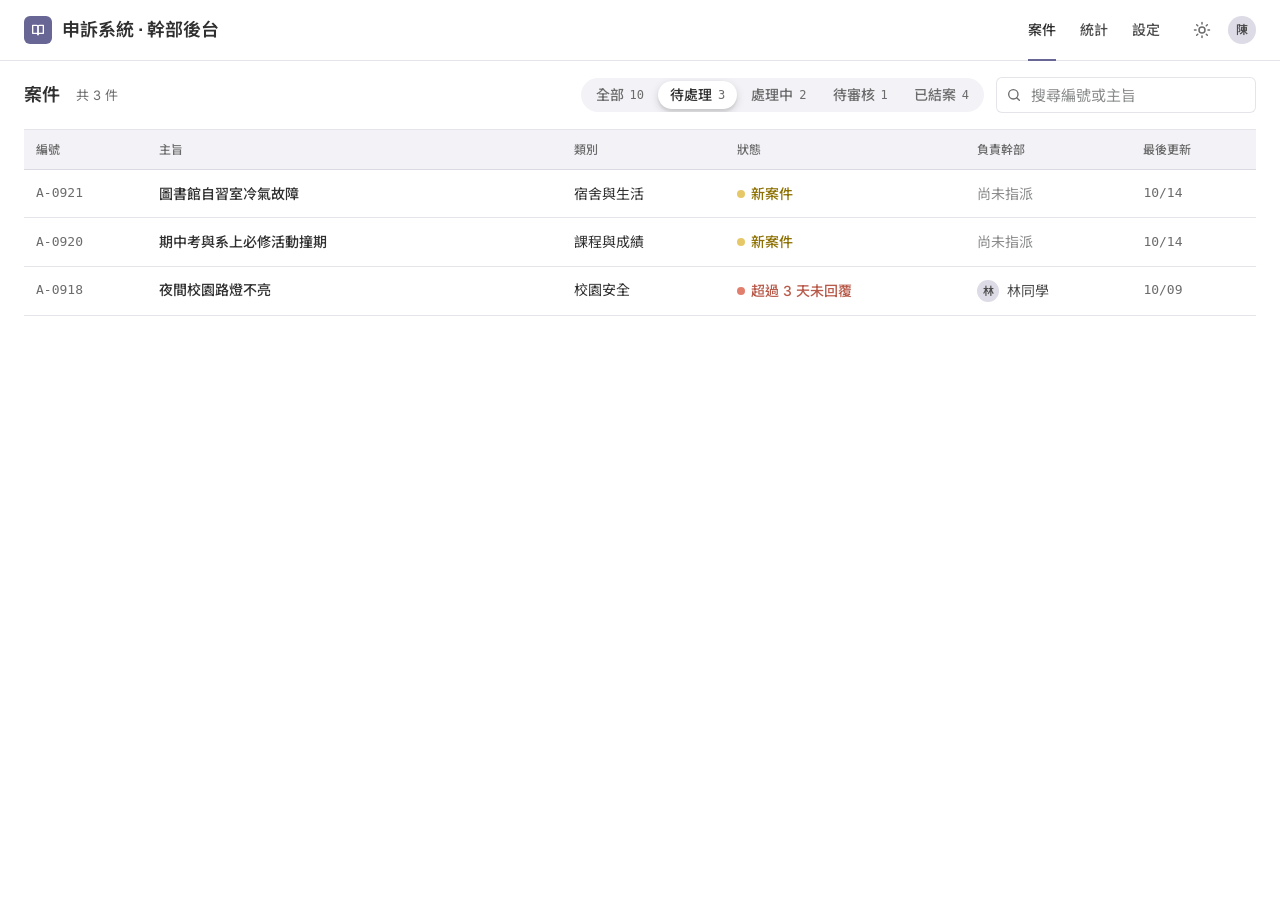
==== docs/admin.html @ 1ca2b4ab "Add demo site for the complaint system with the new palette A static site in docs/ that shows the pr" ====
<!doctype html>
<html lang="zh-Hant">
<meta charset="utf-8">
<meta name="viewport" content="width=device-width, initial-scale=1, viewport-fit=cover">
<title>申訴案件後台</title>
<meta name="claude:viewport-fit-sides" content="cover">
<link rel="preconnect" href="https://fonts.googleapis.com">
<link rel="preconnect" href="https://fonts.gstatic.com" crossorigin>
<link rel="stylesheet" href="https://fonts.googleapis.com/css2?family=Inter:opsz,wght@14..32,100..900&family=Noto+Sans+TC:wght@100..900&display=swap">
<link rel="stylesheet" href="assets/site.css">
<script src="assets/site.js"></script>
<style>
/* 幹部後台：強度 4，不用 Hero。一打開就是案件清單；品牌感只剩紫色與字體，狀態色是畫面上最鮮豔的東西 */
.work { padding-left: max(24px, env(safe-area-inset-left, 0px)); padding-right: max(24px, env(safe-area-inset-right, 0px)); }
.site-header .work { max-width: none; }
.toolbar { display: flex; align-items: center; gap: 12px; flex-wrap: wrap; padding-block: 16px; border-bottom: 1px solid var(--border); }
.toolbar h1 { margin-right: 4px; }
.toolbar .count { font-size: 13px; color: var(--text-3); margin-right: auto; }
.seg { display: inline-flex; gap: 2px; padding: 3px; border-radius: 9999px; background: var(--hover); max-width: 100%; overflow-x: auto; scrollbar-width: none; }
.seg button { font: 500 14px/1 var(--font); color: var(--text-3); background: transparent; border: 0; padding: 7px 12px; border-radius: 9999px; cursor: pointer; white-space: nowrap; display: inline-flex; gap: 6px; align-items: center; transition: color 100ms ease-in-out; }
.seg button span { font: 12px var(--mono); color: var(--text-3); }
.seg button[aria-pressed="true"] { background: var(--surface); color: var(--text-1); box-shadow: var(--seg-shadow); }
@media (hover: hover) { .seg button:hover { color: var(--text-1); } }
.search { position: relative; width: 260px; }
.search svg { position: absolute; left: 10px; top: 50%; transform: translateY(-50%); color: var(--text-3); pointer-events: none; }
.search .input { padding-left: 34px; }
.table-wrap { overflow-x: auto; }
table { width: 100%; border-collapse: collapse; font-size: 14px; }
th { text-align: left; font-size: 12px; font-weight: 500; color: var(--text-3); padding: 10px 12px; border-bottom: 1px solid var(--border); background: var(--sunken); white-space: nowrap; }
td { padding: 12px; border-bottom: 1px solid var(--border); color: var(--text-1); white-space: nowrap; }
td.subject { white-space: normal; min-width: 240px; }
td.subject a { color: var(--text-1); text-decoration: none; font-weight: 500; }
td.mono, td .mono { color: var(--text-3); font-size: 13px; }
tbody tr { cursor: pointer; transition: background-color 100ms ease-in-out; }
@media (hover: hover) { tbody tr:hover { background: var(--hover); } }
.who-chip { display: inline-flex; align-items: center; gap: 8px; color: var(--text-2); }
.who-chip i { width: 22px; height: 22px; border-radius: 9999px; background: var(--active); display: grid; place-items: center; font-size: 11px; font-style: normal; font-weight: 600; color: var(--text-2); }
.unassigned { color: var(--text-4); }
.cards { display: none; }
.empty { padding: 48px 0; text-align: center; color: var(--text-3); }
@media (max-width: 768px) {
  .toolbar { gap: 10px; padding-block: 12px; }
  .toolbar .count { margin-right: 0; }
  .toolbar h1 { margin-right: auto; }
  .seg { order: 3; width: 100%; }
  .seg button { padding: 7px 9px; gap: 4px; }
  .search { order: 4; width: 100%; }
  .table-wrap { display: none; }
  .cards { display: grid; gap: 0; }
  .card-row { display: grid; gap: 4px; padding: 14px 0; border-bottom: 1px solid var(--border); text-decoration: none; }
  .card-top { display: flex; justify-content: space-between; gap: 12px; align-items: baseline; }
  .card-top b { font-size: 16px; font-weight: 600; color: var(--text-1); line-height: 1.4; }
  .card-row .meta { font-size: 13px; color: var(--text-3); }
}
</style>

<header class="site-header">
  <div class="work nav">
    <a class="brand" href="admin.html"><span class="logo"><svg width="16" height="16" viewBox="0 0 24 24" fill="none" stroke="currentColor" stroke-width="2" stroke-linecap="round" stroke-linejoin="round" aria-hidden="true"><path d="M4 5h6a2 2 0 0 1 2 2v12a2 2 0 0 0-2-2H4Z"/><path d="M20 5h-6a2 2 0 0 0-2 2v12a2 2 0 0 1 2-2h6Z"/></svg></span><span>申訴系統 · 幹部後台</span></a>
    <nav class="nav-links" aria-label="後台導覽">
      <a class="nav-link" href="admin.html" aria-current="page">案件</a>
      <a class="nav-link" href="#">統計</a>
      <a class="nav-link" href="#">設定</a>
    </nav>
    <div class="nav-actions">
      <button type="button" class="btn icon-btn" data-theme-toggle></button>
      <span class="avatar" aria-label="陳同學">陳</span>
      <button type="button" class="btn icon-btn menu-btn" data-menu-toggle aria-controls="mobile-menu"></button>
    </div>
  </div>
</header>
<div id="mobile-menu" class="mobile-menu" hidden>
  <nav class="container" aria-label="手機版導覽">
    <a class="big" href="admin.html">案件</a>
    <a class="big" href="#">統計</a>
    <a class="big" href="#">設定</a>
    <a class="big" href="index.html">回到申訴系統首頁</a>
  </nav>
</div>

<main class="work">
  <div class="toolbar">
    <h1 class="title-lg">案件</h1>
    <span class="count" id="count"></span>
    <div class="seg" role="group" aria-label="依狀態篩選" id="seg"></div>
    <label class="search"><span class="sr-only">搜尋編號或主旨</span><svg width="16" height="16" viewBox="0 0 24 24" fill="none" stroke="currentColor" stroke-width="2" stroke-linecap="round" aria-hidden="true"><circle cx="11" cy="11" r="7"/><path d="m20 20-4-4"/></svg><input class="input" id="q" type="search" placeholder="搜尋編號或主旨" enterkeyhint="search"></label>
  </div>
  <div class="table-wrap">
    <table>
      <thead><tr><th>編號</th><th>主旨</th><th>類別</th><th>狀態</th><th>負責幹部</th><th>最後更新</th></tr></thead>
      <tbody id="rows"></tbody>
    </table>
  </div>
  <div class="cards" id="cards"></div>
  <p class="empty" id="empty" hidden>沒有符合的案件。試試其他關鍵字，或切換到「全部」。</p>
</main>

<script>
(function () {
  "use strict";
  var $ = function (id) { return document.getElementById(id); };
  // 示範資料
  var CASES = [
    ["A-0921", "圖書館自習室冷氣故障", "宿舍與生活", "new", "", "10/14"],
    ["A-0920", "期中考與系上必修活動撞期", "課程與成績", "new", "", "10/14"],
    ["A-0918", "夜間校園路燈不亮", "校園安全", "late", "林", "10/09"],
    ["A-0916", "助教評分標準不一致", "課程與成績", "doing", "陳", "10/12"],
    ["A-0915", "獎學金申請結果遲未公布", "獎助學金", "review", "王", "10/13"],
    ["A-0912", "宿舍網路中斷超過一週", "宿舍與生活", "doing", "陳", "10/12"],
    ["A-0911", "選課系統送出失敗", "課程與成績", "closed", "林", "10/08"],
    ["A-0909", "學生證補辦流程不清楚", "行政程序", "closed", "王", "10/05"],
    ["A-0907", "獎學金撥款延遲", "獎助學金", "closed", "陳", "10/03"],
    ["A-0905", "宿舍門禁時間更改未公告", "宿舍與生活", "closed", "林", "09/30"]
  ];
  var STATUS = { "new": ["warning", "新案件"], late: ["danger", "超過 3 天未回覆"], doing: ["info", "處理中"], review: ["muted", "等待部長審核"], closed: ["success", "已結案"] };
  var FILTERS = [["all", "全部", function () { return true; }], ["todo", "待處理", function (c) { return c[3] === "new" || c[3] === "late"; }],
    ["doing", "處理中", function (c) { return c[3] === "doing"; }], ["review", "待審核", function (c) { return c[3] === "review"; }], ["closed", "已結案", function (c) { return c[3] === "closed"; }]];
  var cur = "todo";
  function esc(s) { return String(s).replace(/[&<>"]/g, function (ch) { return { "&": "&amp;", "<": "&lt;", ">": "&gt;", '"': "&quot;" }[ch]; }); }
  function who(n) { return n ? '<span class="who-chip"><i>' + n + "</i>" + n + "同學</span>" : '<span class="unassigned">尚未指派</span>'; }
  function stat(k) { return '<span class="stat ' + STATUS[k][0] + '">' + STATUS[k][1] + "</span>"; }
  function render() {
    var q = $("q").value.trim().toLowerCase();
    var f = FILTERS.filter(function (x) { return x[0] === cur; })[0][2];
    var list = CASES.filter(function (c) { return f(c) && (!q || (c[0] + c[1]).toLowerCase().indexOf(q) >= 0); });
    $("seg").innerHTML = FILTERS.map(function (x) {
      return '<button type="button" data-f="' + x[0] + '" aria-pressed="' + (x[0] === cur) + '">' + x[1] + "<span>" + CASES.filter(x[2]).length + "</span></button>";
    }).join("");
    $("count").textContent = "共 " + list.length + " 件";
    $("rows").innerHTML = list.map(function (c) {
      return '<tr data-href="case.html"><td class="mono">' + c[0] + '</td><td class="subject"><a href="case.html">' + esc(c[1]) + "</a></td><td>" + c[2] + "</td><td>" + stat(c[3]) + "</td><td>" + who(c[4]) + '</td><td class="mono">' + c[5] + "</td></tr>";
    }).join("");
    $("cards").innerHTML = list.map(function (c) {
      return '<a class="card-row" href="case.html"><span class="card-top"><b>' + esc(c[1]) + "</b>" + stat(c[3]) + '</span><span class="meta"><span class="mono">' + c[0] + "</span> · " + c[2] + " · " + (c[4] ? c[4] + "同學" : "尚未指派") + " · " + c[5] + "</span></a>";
    }).join("");
    $("empty").hidden = list.length > 0;
  }
  document.addEventListener("DOMContentLoaded", function () {
    render();
    $("seg").addEventListener("click", function (e) { var b = e.target.closest("[data-f]"); if (b) { cur = b.getAttribute("data-f"); render(); } });
    $("q").addEventListener("input", render);
    $("rows").addEventListener("click", function (e) { var tr = e.target.closest("tr"); if (tr && !e.target.closest("a")) location.href = tr.getAttribute("data-href"); });
  });
})();
</script>
---- docs/assets/site.css ----
/* 學生申訴協力系統：示範網站共用樣式。token 對應 DESIGN.md；色票採用品牌色票實驗室的提案 C＋參考三色＋紫＋中性灰 */
:root {
  color-scheme: light;
  --bg: #FFFFFF;
  --surface: #FFFFFF;
  --sunken: #F3F3F7;
  --hover: #F3F3F7;
  --active: #DCDBE6;
  --border: #2D26501F;
  --text-1: #303031;
  --text-2: #4D4D4E;
  --text-3: #6C6C6D;
  --text-4: #8A8B8C;
  --primary: #676695;
  --primary-hover: #565482;
  --primary-active: #474471;
  --primary-text: #676695;
  --on-primary: #FFFFFF;
  --success: #5CC184; --success-text: #16884F; --success-tint: #E5F5EB;
  --warning: #E7C869; --warning-text: #8D7102; --warning-tint: #FBF6E7;
  --danger: #E17E6D; --danger-text: #B85A4A; --danger-hover: #A44839; --danger-tint: #FAEAE8;
  --info: #67B5E1; --info-text: #2C7DA7; --info-tint: #E7F3FA;
  --highlight: #9281D4; --highlight-text: #7A69BA; --highlight-tint: #EEEBF8;
  --shape-red: #EA484F;
  --shape-teal: #3C857F;
  --shape-gray: #C0C0C0;
  --footer-bg: #222234;
  --footer-text: #F1F3F5;
  --footer-text-2: #D1D1D2;
  --footer-text-3: #A4A4A6;
  --footer-border: #FFFFFF1A;
  --shadow-2: 0 4px 12px rgb(0 0 0 / 10%);
  --seg-shadow: 0 3px 2px rgb(0 0 0 / 6%), 0 3px 8px rgb(0 0 0 / 15%), 0 0 1px rgb(0 0 0 / 4%);
  --font: "Inter", "Noto Sans TC", system-ui, sans-serif;
  --mono: ui-monospace, "SF Mono", "Cascadia Mono", Consolas, monospace;
  --feat: "cv05", "cv06", "cv12", "cv13", "ss07";
  --header-h: 60px;
  --gutter: 40px;
}
:root[data-theme="dark"] {
  color-scheme: dark;
  --bg: #141317;
  --surface: #141317;
  --sunken: #0B0B0E;
  --hover: #242329;
  --active: #35343B;
  --border: #FFFFFF1A;
  --text-1: #F1F3F5;
  --text-2: #D1D1D2;
  --text-3: #A4A4A6;
  --text-4: #717173;
  --primary-hover: #7371A1;
  --primary-active: #7371A1;
  --primary-text: #9393C4;
  --success-text: #5CC184; --success-tint: #24392F;
  --warning-text: #E7C869; --warning-tint: #423B29;
  --danger-text: #E17E6D; --danger-tint: #412B2A;
  --info-text: #67B5E1; --info-tint: #263743;
  --highlight-text: #9281D4; --highlight-tint: #302B41;
  --footer-bg: #1C1B26;
  --shadow-2: 0 12px 24px rgb(0 0 0 / 50%), 0 0 0 1px rgb(255 255 255 / 8%);
  --seg-shadow: 0 3px 2px rgb(0 0 0 / 20%), 0 3px 8px rgb(0 0 0 / 40%), 0 0 1px rgb(0 0 0 / 15%);
}
@media (max-width: 992px) { :root { --gutter: 24px; } }
@media (max-width: 520px) { :root { --gutter: 16px; --header-h: 56px; } }

* { box-sizing: border-box; }
html { -webkit-text-size-adjust: 100%; }
body { margin: 0; background: var(--bg); color: var(--text-2); font: 400 15px/1.6 var(--font); -webkit-font-smoothing: antialiased; }
h1, h2, h3, h4, p, ol, ul, dl, dd, figure, fieldset, legend { margin: 0; }
ol, ul { padding: 0; list-style: none; }
fieldset { border: 0; padding: 0; min-width: 0; }
legend { padding: 0; }
a { color: inherit; }
button, input, select, textarea { font: inherit; color: inherit; }
img, svg { display: block; }
.mono { font-family: var(--mono); font-variant-numeric: tabular-nums; }
[hidden] { display: none !important; }
.sr-only { position: absolute; width: 1px; height: 1px; overflow: hidden; clip: rect(0 0 0 0); white-space: nowrap; }
:focus-visible { outline: 2px solid var(--primary-text); outline-offset: 2px; }

.container { max-width: calc(1200px + var(--gutter) * 2); margin-inline: auto; padding-left: max(var(--gutter), env(safe-area-inset-left, 0px)); padding-right: max(var(--gutter), env(safe-area-inset-right, 0px)); }

/* 文字 */
.overline { font-size: 12px; font-weight: 500; line-height: 1.4; letter-spacing: 0.08em; color: var(--text-3); }
.display { font-size: 44px; font-weight: 600; line-height: 1.25; color: var(--text-1); text-wrap: balance; }
.headline-lg { font-size: 28px; font-weight: 500; line-height: 1.35; color: var(--text-1); text-wrap: balance; }
.headline-md { font-size: 22px; font-weight: 600; line-height: 1.35; color: var(--text-1); }
.title-lg { font-size: 18px; font-weight: 600; line-height: 1.4; color: var(--text-1); }
.title-md { font-size: 17px; font-weight: 500; line-height: 1.4; color: var(--text-1); }
.title-sm { font-size: 16px; font-weight: 600; line-height: 1.4; color: var(--text-1); }
.body-lg { font-size: 16px; line-height: 1.6; }
.body-sm { font-size: 14px; line-height: 1.6; }
.caption { font-size: 12px; line-height: 1.5; color: var(--text-3); }
.muted { color: var(--text-3); }
@media (max-width: 768px) { .display { font-size: 32px; } .headline-lg { font-size: 24px; } }

/* 按鈕 */
.btn { display: inline-flex; align-items: center; justify-content: center; gap: 8px; height: 36px; padding: 0 14px; border-radius: 6px; border: 1px solid transparent; background: transparent; font: 500 14px/1 var(--font); white-space: nowrap; text-decoration: none; cursor: pointer; transition: background-color 100ms ease-in-out, color 100ms ease-in-out, border-color 100ms ease-in-out; }
.btn svg { flex-shrink: 0; }
.btn-sm { height: 28px; padding: 0 10px; font-size: 13px; border-radius: 4px; }
.btn-lg { height: 44px; padding: 0 18px; font-size: 15px; border-radius: 8px; }
.btn-primary { background: var(--primary); color: var(--on-primary); }
.btn-primary:active { background: var(--primary-active); }
.btn-secondary { border-color: var(--border); color: var(--text-2); background: var(--surface); }
.btn-secondary:active { background: var(--active); color: var(--text-1); }
.btn-ghost { color: var(--text-2); }
.btn-block { width: 100%; }
.icon-btn { width: 36px; padding: 0; color: var(--text-3); }
.link { color: var(--primary-text); font-weight: 500; text-decoration: underline; text-underline-offset: 3px; text-decoration-thickness: 1px; }

@media (hover: hover) {
  .btn-primary:hover { background: var(--primary-hover); }
  .btn-secondary:hover { background: var(--hover); color: var(--text-1); }
  .btn-ghost:hover { background: var(--hover); color: var(--text-1); }
  .icon-btn:hover { color: var(--text-1); }
  .link:hover { color: var(--primary-hover); }
  :root[data-theme="dark"] .link:hover { color: var(--text-1); }
}
/* 觸控裝置：小按鈕的點擊範圍向外擴到至少 44px */
@media (pointer: coarse) { .btn-sm { position: relative; } .btn-sm::after { content: ""; position: absolute; inset: -8px -4px; } }

/* 導覽列 */
.site-header { position: sticky; top: env(safe-area-inset-top, 0px); z-index: 900; background: var(--surface); border-bottom: 1px solid var(--border); }
.nav { height: var(--header-h); display: flex; align-items: center; gap: 4px; }
.brand { display: inline-flex; align-items: center; gap: 10px; margin-right: auto; text-decoration: none; color: var(--text-1); font-size: 18px; font-weight: 600; line-height: 1.3; font-feature-settings: var(--feat); min-width: 0; }
.brand span:last-child { white-space: nowrap; overflow: hidden; text-overflow: ellipsis; }
.logo { width: 28px; height: 28px; border-radius: 6px; background: var(--primary); color: #FFFFFF; display: grid; place-items: center; flex-shrink: 0; }
.nav-links { display: flex; align-items: center; height: 100%; }
.nav-link { position: relative; display: inline-flex; align-items: center; height: 100%; padding: 0 12px; font-size: 14px; font-weight: 500; color: var(--text-2); text-decoration: none; }
.nav-link::before { content: ""; position: absolute; inset: 12px 2px; border-radius: 6px; background: var(--hover); opacity: 0; transition: opacity 100ms ease-in-out; z-index: -1; }
.nav-link:hover::before { opacity: 1; }
.nav-link:hover, .nav-link[aria-current="page"] { color: var(--text-1); }
.nav-link[aria-current="page"]::after { content: ""; position: absolute; left: 12px; right: 12px; bottom: -1px; height: 2px; background: var(--primary-text); }
.nav-link { isolation: isolate; }
.nav-actions { display: flex; align-items: center; gap: 8px; margin-left: 8px; }
.menu-btn { display: none; }
.avatar { width: 28px; height: 28px; border-radius: 9999px; background: var(--active); color: var(--text-2); display: grid; place-items: center; font-size: 12px; font-weight: 600; }
@media (max-width: 992px) {
  .nav-links, .nav-actions .nav-cta { display: none; }
  .menu-btn { display: inline-flex; }
}
.mobile-menu { position: fixed; inset: calc(var(--header-h) + env(safe-area-inset-top, 0px)) 0 0 0; z-index: 800; background: var(--surface); padding-top: 16px; padding-bottom: max(24px, env(safe-area-inset-bottom, 0px)); display: grid; align-content: start; gap: 4px; overflow-y: auto; }
.mobile-menu a.big { font-size: 24px; font-weight: 500; line-height: 1.4; color: var(--text-1); text-decoration: none; padding: 10px 0; display: block; }
.mobile-menu .btn { margin-top: 20px; }

/* 頁首點綴（強度 3） */
.page-head { border-bottom: 1px solid var(--border); background: var(--surface); }
.page-head-inner { padding-block: 32px 28px; display: flex; gap: 24px; align-items: flex-end; justify-content: space-between; flex-wrap: wrap; }
.page-head-title { display: grid; gap: 8px; max-width: 680px; }
.page-head-title h1 { display: flex; align-items: center; gap: 12px; }
.emblem { width: 36px; height: 36px; flex-shrink: 0; }
@media (max-width: 768px) { .page-head-inner { padding-block: 20px 18px; } .emblem { width: 28px; height: 28px; } }

/* 表單 */
.field { display: grid; gap: 6px; }
.field-label { font-size: 15px; font-weight: 500; line-height: 1.4; color: var(--text-1); }
.field-label .opt { font-weight: 400; color: var(--text-3); font-size: 14px; margin-left: 4px; }
.field-hint { font-size: 14px; line-height: 1.6; color: var(--text-3); }
.field-row { display: flex; justify-content: space-between; align-items: baseline; gap: 12px; }
.counter { font-size: 12px; color: var(--text-3); font-family: var(--mono); font-variant-numeric: tabular-nums; white-space: nowrap; }
.counter.over { color: var(--danger-text); }
.input, .select, .textarea { width: 100%; height: 36px; padding: 0 12px; border: 1px solid var(--border); border-radius: 6px; background: var(--surface); color: var(--text-1); font-size: 15px; transition: border-color 100ms ease-in-out; -webkit-appearance: none; appearance: none; }
.textarea { height: auto; min-height: 132px; padding: 8px 12px; line-height: 1.6; resize: vertical; }
.select { padding-right: 36px; background-image: url("data:image/svg+xml,%3Csvg xmlns='http://www.w3.org/2000/svg' width='16' height='16' viewBox='0 0 24 24' fill='none' stroke='%236C6C6D' stroke-width='2' stroke-linecap='round' stroke-linejoin='round'%3E%3Cpath d='m6 9 6 6 6-6'/%3E%3C/svg%3E"); background-repeat: no-repeat; background-position: right 12px center; }
.input::placeholder, .textarea::placeholder { color: var(--text-4); }
.input:hover, .select:hover, .textarea:hover { border-color: color-mix(in srgb, var(--text-4) 60%, transparent); }
.input:focus, .select:focus, .textarea:focus { outline: none; border-color: var(--primary-text); }
.input[aria-invalid="true"], .textarea[aria-invalid="true"], .select[aria-invalid="true"] { border-color: var(--danger-text); }
.field-error { display: flex; gap: 6px; align-items: flex-start; font-size: 14px; line-height: 1.6; color: var(--danger-text); }
.field-error svg { margin-top: 3px; flex-shrink: 0; }
.field-error[hidden] { display: none; }
/* 觸控裝置：44px 高、16px 字，避免 iOS 聚焦時自動放大 */
@media (max-width: 768px), (pointer: coarse) {
  .input, .select { height: 44px; font-size: 16px; }
  .textarea { font-size: 16px; padding-block: 10px; }
}

/* 選項卡（單選、複選都用；選項 ≤ 6 個時取代下拉選單） */
.options { display: grid; grid-template-columns: repeat(auto-fill, minmax(min(100%, 180px), 1fr)); gap: 8px; }
.options.stack { grid-template-columns: minmax(0, 1fr); }
.option { position: relative; display: flex; gap: 12px; align-items: flex-start; min-height: 52px; padding: 14px 14px; border: 1px solid var(--border); border-radius: 8px; background: var(--surface); cursor: pointer; transition: border-color 100ms ease-in-out, background-color 100ms ease-in-out; }
@media (hover: hover) { .option:hover { background: var(--hover); } }
.option input { position: absolute; opacity: 0; pointer-events: none; }
.option .mark { margin-top: 2px; }
.option-text { display: grid; gap: 2px; min-width: 0; }
.option-title { font-size: 15px; font-weight: 500; line-height: 1.4; color: var(--text-1); }
.option-desc { font-size: 14px; line-height: 1.6; color: var(--text-3); }
.option:has(input:checked) { border-color: var(--primary-text); box-shadow: inset 0 0 0 1px var(--primary-text); }
.option:has(input:focus-visible) { outline: 2px solid var(--primary-text); outline-offset: 2px; }
.options[aria-invalid="true"] .option { border-color: var(--danger-text); }
.mark { width: 18px; height: 18px; flex-shrink: 0; display: grid; place-items: center; border: 2px solid var(--text-3); background: var(--surface); }
.mark.radio { border-radius: 9999px; }
.mark.check { border-radius: 4px; }
input:checked + .mark.radio, .option input:checked ~ .mark.radio { border-color: var(--primary-text); }
input:checked + .mark.radio::after, .option input:checked ~ .mark.radio::after { content: ""; width: 8px; height: 8px; border-radius: 9999px; background: var(--primary-text); }
input:checked + .mark.check, .option input:checked ~ .mark.check { border-color: var(--primary); background: var(--primary); }
input:checked + .mark.check::after, .option input:checked ~ .mark.check::after { content: ""; width: 10px; height: 6px; border: 2px solid #FFFFFF; border-top: 0; border-right: 0; transform: translateY(-1px) rotate(-45deg); }
.check-row { display: flex; gap: 12px; align-items: flex-start; cursor: pointer; font-size: 15px; line-height: 1.6; color: var(--text-1); }
.check-row input { position: absolute; opacity: 0; pointer-events: none; }
.check-row .mark { margin-top: 3px; }
.check-row:has(input:focus-visible) .mark { outline: 2px solid var(--primary-text); outline-offset: 2px; }
.check-row[aria-invalid="true"] .mark { border-color: var(--danger-text); }
/* 開關：左側文字、右側開關，整列可點 */
.switch-row { display: flex; align-items: flex-start; justify-content: space-between; gap: 16px; padding: 14px 0; cursor: pointer; }
.switch-row + .switch-row { border-top: 1px solid var(--border); }
.switch-text { display: grid; gap: 2px; }
.switch-text b { font-size: 15px; font-weight: 500; color: var(--text-1); line-height: 1.4; }
.switch-text span { font-size: 14px; color: var(--text-3); line-height: 1.6; }
.switch { position: relative; width: 40px; height: 24px; flex-shrink: 0; margin-top: 1px; }
.switch input { position: absolute; inset: 0; opacity: 0; margin: 0; cursor: pointer; }
.switch i { position: absolute; inset: 0; border-radius: 9999px; background: var(--active); transition: background-color 100ms ease-in-out; pointer-events: none; }
.switch i::after { content: ""; position: absolute; top: 3px; left: 3px; width: 18px; height: 18px; border-radius: 9999px; background: #FFFFFF; box-shadow: 0 1px 2px rgb(0 0 0 / 20%); transition: transform 100ms ease-in-out; }
.switch input:checked + i { background: var(--primary); }
.switch input:checked + i::after { transform: translateX(16px); }
.switch input:focus-visible + i { outline: 2px solid var(--primary-text); outline-offset: 2px; }

/* 檔案 */
.drop { display: flex; align-items: center; gap: 12px; padding: 14px; border: 1px solid var(--border); border-radius: 8px; cursor: pointer; background: var(--surface); transition: background-color 100ms ease-in-out; }
@media (hover: hover) { .drop:hover { background: var(--hover); } }
.drop-icon { width: 40px; height: 40px; border-radius: 8px; background: var(--sunken); color: var(--text-2); display: grid; place-items: center; flex-shrink: 0; }
.drop input { position: absolute; opacity: 0; pointer-events: none; width: 1px; }
.drop:has(input:focus-visible) { outline: 2px solid var(--primary-text); outline-offset: 2px; }
.files { display: grid; gap: 8px; }
.file { display: flex; align-items: center; gap: 12px; padding: 8px 8px 8px 12px; border: 1px solid var(--border); border-radius: 8px; font-size: 14px; }
.file-name { flex: 1; min-width: 0; color: var(--text-1); white-space: nowrap; overflow: hidden; text-overflow: ellipsis; }
.file-size { color: var(--text-3); font-family: var(--mono); font-size: 12px; white-space: nowrap; }

/* 狀態 */
.stat { display: inline-flex; align-items: center; gap: 6px; font-size: 14px; font-weight: 500; white-space: nowrap; }
.stat::before { content: ""; width: 8px; height: 8px; border-radius: 9999px; background: currentColor; }
.stat.success { color: var(--success-text); } .stat.success::before { background: var(--success); }
.stat.warning { color: var(--warning-text); } .stat.warning::before { background: var(--warning); }
.stat.danger { color: var(--danger-text); } .stat.danger::before { background: var(--danger); }
.stat.info { color: var(--info-text); } .stat.info::before { background: var(--info); }
.stat.muted { color: var(--text-3); } .stat.muted::before { background: var(--text-4); }
.badge { display: inline-block; padding: 2px 8px; border-radius: 4px; font-size: 13px; line-height: 1.5; white-space: nowrap; }
.notice { display: flex; gap: 10px; align-items: flex-start; padding: 10px 12px; border-radius: 8px; background: var(--sunken); color: var(--text-2); font-size: 14px; line-height: 1.6; }
.notice svg { margin-top: 3px; flex-shrink: 0; color: var(--info-text); }

/* Toast */
.toast { position: fixed; left: 50%; bottom: max(20px, calc(env(safe-area-inset-bottom, 0px) + 12px)); transform: translateX(-50%); z-index: 600; display: flex; align-items: center; gap: 10px; max-width: calc(100vw - 32px); padding: 10px 12px; border: 1px solid var(--border); border-radius: 8px; background: var(--surface); color: var(--text-1); font-size: 14px; box-shadow: var(--shadow-2); }
.toast svg { color: var(--success-text); flex-shrink: 0; }
.toast[hidden] { display: none; }

/* 手風琴 */
.accordion { border-top: 1px solid var(--border); }
.acc-item { border-bottom: 1px solid var(--border); }
.acc-item summary { display: flex; justify-content: space-between; align-items: center; gap: 16px; padding: 16px 0; cursor: pointer; list-style: none; font-size: 17px; font-weight: 500; line-height: 1.4; color: var(--text-1); transition: opacity 100ms ease-in-out; }
.acc-item summary::-webkit-details-marker { display: none; }
.acc-item summary:hover { opacity: 0.8; }
.acc-item summary svg { color: var(--text-3); transition: transform 200ms ease-out; flex-shrink: 0; }
.acc-item[open] summary svg { transform: rotate(180deg); }
.acc-body { padding-bottom: 18px; font-size: 16px; line-height: 1.6; color: var(--text-2); max-width: 680px; }

/* 兩欄區塊：標題欄 280～320px＋內容欄最大 680px＋64px */
.split { display: grid; grid-template-columns: minmax(280px, 300px) minmax(0, 680px); gap: 64px; padding-block: 48px; }
.split-head { display: grid; gap: 8px; align-content: start; }
@media (max-width: 768px) { .split { grid-template-columns: minmax(0, 1fr); gap: 20px; padding-block: 36px; } }

/* 物理堆疊舞台 */
.pile { position: relative; overflow: hidden; }
.pile canvas { position: absolute; inset: 0; width: 100%; height: 100%; display: block; touch-action: pan-y; }
.pile.grab canvas { cursor: grab; }

/* 頁尾 */
.footer-stage { height: 280px; }
@media (max-width: 768px) { .footer-stage { height: 200px; } }
.site-footer { background: var(--footer-bg); color: var(--footer-text-2); }
:root[data-theme="dark"] .site-footer { border-top: 1px solid var(--footer-border); }
.footer-main { display: grid; grid-template-columns: minmax(0, 1.2fr) repeat(3, minmax(0, 1fr)); gap: 64px; padding-block: 64px 48px; }
.footer-brand { display: grid; gap: 14px; align-content: start; }
.footer-brand .brand { color: var(--footer-text); margin: 0; }
.footer-brand p { font-size: 15px; line-height: 1.6; color: var(--footer-text-3); max-width: 320px; }
.sys-status { display: inline-flex; align-items: center; gap: 8px; height: 32px; padding: 0 12px; border-radius: 9999px; background: rgb(255 255 255 / 8%); color: var(--footer-text-2); font-size: 13px; width: fit-content; }
.sys-status i { width: 8px; height: 8px; border-radius: 9999px; background: var(--success); }
.footer-col { display: grid; gap: 12px; align-content: start; }
.footer-col h2 { font-size: 14px; font-weight: 500; color: var(--footer-text); line-height: 1.4; }
.footer-col a { font-size: 15px; color: var(--footer-text-3); text-decoration: none; width: fit-content; transition: color 100ms ease-in-out; }
.footer-col a:hover { color: var(--footer-text); }
.footer-bottom { display: flex; justify-content: space-between; gap: 16px; flex-wrap: wrap; padding-block: 20px max(24px, env(safe-area-inset-bottom, 0px)); border-top: 1px solid var(--footer-border); font-size: 13px; color: var(--footer-text-3); }
.footer-bottom nav { display: flex; gap: 20px; }
.footer-bottom a { color: inherit; text-decoration: none; }
.footer-bottom a:hover { color: var(--footer-text); }
.site-footer :focus-visible { outline-color: var(--footer-text); }
@media (max-width: 768px) { .footer-main { grid-template-columns: repeat(2, minmax(0, 1fr)); gap: 40px 24px; padding-block: 48px 36px; } .footer-brand { grid-column: 1 / -1; } }
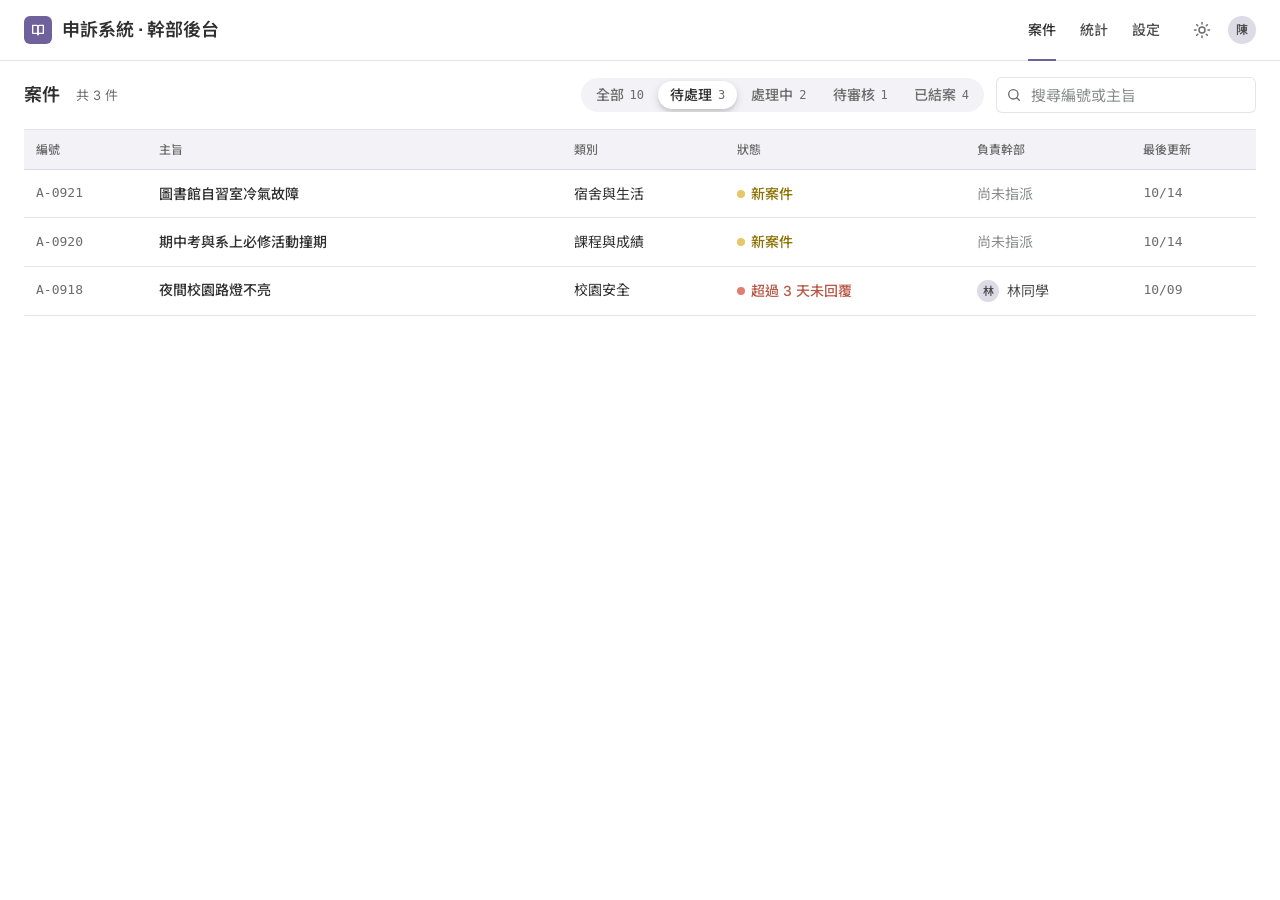
==== commit 1e34b30f: "Add a stats page that compares chart color options for the data palette A staff stats page (intensit" ====
--- a/docs/admin.html
+++ b/docs/admin.html
@@ -59,7 +59,7 @@
     <a class="brand" href="admin.html"><span class="logo"><svg width="16" height="16" viewBox="0 0 24 24" fill="none" stroke="currentColor" stroke-width="2" stroke-linecap="round" stroke-linejoin="round" aria-hidden="true"><path d="M4 5h6a2 2 0 0 1 2 2v12a2 2 0 0 0-2-2H4Z"/><path d="M20 5h-6a2 2 0 0 0-2 2v12a2 2 0 0 1 2-2h6Z"/></svg></span><span>申訴系統 · 幹部後台</span></a>
     <nav class="nav-links" aria-label="後台導覽">
       <a class="nav-link" href="admin.html" aria-current="page">案件</a>
-      <a class="nav-link" href="#">統計</a>
+      <a class="nav-link" href="stats.html">統計</a>
       <a class="nav-link" href="#">設定</a>
     </nav>
     <div class="nav-actions">
@@ -72,7 +72,7 @@
 <div id="mobile-menu" class="mobile-menu" hidden>
   <nav class="container" aria-label="手機版導覽">
     <a class="big" href="admin.html">案件</a>
-    <a class="big" href="#">統計</a>
+    <a class="big" href="stats.html">統計</a>
     <a class="big" href="#">設定</a>
     <a class="big" href="index.html">回到申訴系統首頁</a>
   </nav>
--- a/docs/assets/site.css
+++ b/docs/assets/site.css
@@ -1,4 +1,4 @@
-/* 學生申訴協力系統：示範網站共用樣式。token 對應 DESIGN.md；色票採用品牌色票實驗室的提案 C＋參考三色＋紫＋中性灰 */
+/* 學生申訴協力系統：示範網站共用樣式。token 對應 DESIGN.md；主視覺用品牌單色：只用主視覺色票的炭黑、紫、霧紫、淡紫灰 */
 :root {
   color-scheme: light;
   --bg: #FFFFFF;
@@ -11,20 +11,21 @@
   --text-2: #4D4D4E;
   --text-3: #6C6C6D;
   --text-4: #8A8B8C;
-  --primary: #676695;
-  --primary-hover: #565482;
-  --primary-active: #474471;
-  --primary-text: #676695;
+  --primary: #6E619C;
+  --primary-hover: #5D4F8B;
+  --primary-active: #4D4076;
+  --primary-text: #6E619C;
   --on-primary: #FFFFFF;
   --success: #5CC184; --success-text: #16884F; --success-tint: #E5F5EB;
   --warning: #E7C869; --warning-text: #8D7102; --warning-tint: #FBF6E7;
   --danger: #E17E6D; --danger-text: #B85A4A; --danger-hover: #A44839; --danger-tint: #FAEAE8;
   --info: #67B5E1; --info-text: #2C7DA7; --info-tint: #E7F3FA;
   --highlight: #9281D4; --highlight-text: #7A69BA; --highlight-tint: #EEEBF8;
-  --shape-red: #EA484F;
-  --shape-teal: #3C857F;
-  --shape-gray: #C0C0C0;
-  --footer-bg: #222234;
+  /* 主視覺色塊：炭黑是主角（約一半面積），紫只占一成左右，霧紫與淡紫灰負責襯托；色塊內不放文字與圖示 */
+  --shape-ink: #303031;
+  --shape-mist: #ACA6C2;
+  --shape-pale: #DCDBE6;
+  --footer-bg: #303031;
   --footer-text: #F1F3F5;
   --footer-text-2: #D1D1D2;
   --footer-text-3: #A4A4A6;
@@ -49,15 +50,19 @@
   --text-2: #D1D1D2;
   --text-3: #A4A4A6;
   --text-4: #717173;
-  --primary-hover: #7371A1;
-  --primary-active: #7371A1;
-  --primary-text: #9393C4;
+  --primary-hover: #796DA8;
+  --primary-active: #796DA8;
+  --primary-text: #9A8FC8;
   --success-text: #5CC184; --success-tint: #24392F;
   --warning-text: #E7C869; --warning-tint: #423B29;
   --danger-text: #E17E6D; --danger-tint: #412B2A;
   --info-text: #67B5E1; --info-tint: #263743;
   --highlight-text: #9281D4; --highlight-tint: #302B41;
-  --footer-bg: #1C1B26;
+  /* 暗色模式：明暗對調，炭黑色塊變成淡紫灰 */
+  --shape-ink: #DCDBE6;
+  --shape-mist: #646076;
+  --shape-pale: #3D3C43;
+  --footer-bg: #222224;
   --shadow-2: 0 12px 24px rgb(0 0 0 / 50%), 0 0 0 1px rgb(255 255 255 / 8%);
   --seg-shadow: 0 3px 2px rgb(0 0 0 / 20%), 0 3px 8px rgb(0 0 0 / 40%), 0 0 1px rgb(0 0 0 / 15%);
 }
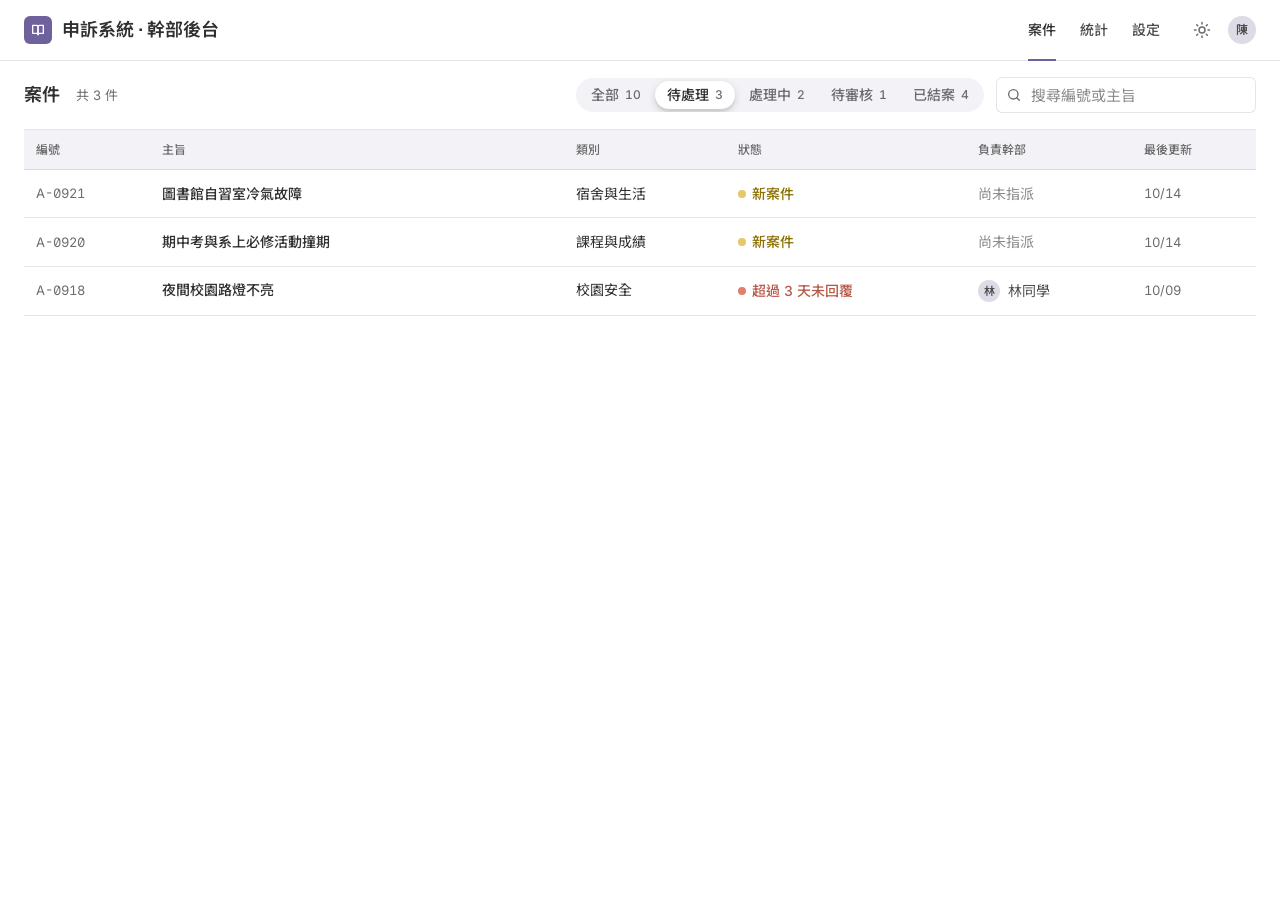
==== commit 8ddcfad4: "Bring the demo site in line with the number and step marker rules Numbers and case codes now use Int" ====
--- a/docs/admin.html
+++ b/docs/admin.html
@@ -18,7 +18,7 @@
 .toolbar .count { font-size: 13px; color: var(--text-3); margin-right: auto; }
 .seg { display: inline-flex; gap: 2px; padding: 3px; border-radius: 9999px; background: var(--hover); max-width: 100%; overflow-x: auto; scrollbar-width: none; }
 .seg button { font: 500 14px/1 var(--font); color: var(--text-3); background: transparent; border: 0; padding: 7px 12px; border-radius: 9999px; cursor: pointer; white-space: nowrap; display: inline-flex; gap: 6px; align-items: center; transition: color 100ms ease-in-out; }
-.seg button span { font: 12px var(--mono); color: var(--text-3); }
+.seg button span { font-size: 12px; font-variant-numeric: tabular-nums; color: var(--text-3); }
 .seg button[aria-pressed="true"] { background: var(--surface); color: var(--text-1); box-shadow: var(--seg-shadow); }
 @media (hover: hover) { .seg button:hover { color: var(--text-1); } }
 .search { position: relative; width: 260px; }
@@ -30,7 +30,7 @@
 td { padding: 12px; border-bottom: 1px solid var(--border); color: var(--text-1); white-space: nowrap; }
 td.subject { white-space: normal; min-width: 240px; }
 td.subject a { color: var(--text-1); text-decoration: none; font-weight: 500; }
-td.mono, td .mono { color: var(--text-3); font-size: 13px; }
+td.num, td .num, td.code, td .code { color: var(--text-3); font-size: 13px; }
 tbody tr { cursor: pointer; transition: background-color 100ms ease-in-out; }
 @media (hover: hover) { tbody tr:hover { background: var(--hover); } }
 .who-chip { display: inline-flex; align-items: center; gap: 8px; color: var(--text-2); }
@@ -128,10 +128,10 @@
     }).join("");
     $("count").textContent = "共 " + list.length + " 件";
     $("rows").innerHTML = list.map(function (c) {
-      return '<tr data-href="case.html"><td class="mono">' + c[0] + '</td><td class="subject"><a href="case.html">' + esc(c[1]) + "</a></td><td>" + c[2] + "</td><td>" + stat(c[3]) + "</td><td>" + who(c[4]) + '</td><td class="mono">' + c[5] + "</td></tr>";
+      return '<tr data-href="case.html"><td class="code">' + c[0] + '</td><td class="subject"><a href="case.html">' + esc(c[1]) + "</a></td><td>" + c[2] + "</td><td>" + stat(c[3]) + "</td><td>" + who(c[4]) + '</td><td class="num">' + c[5] + "</td></tr>";
     }).join("");
     $("cards").innerHTML = list.map(function (c) {
-      return '<a class="card-row" href="case.html"><span class="card-top"><b>' + esc(c[1]) + "</b>" + stat(c[3]) + '</span><span class="meta"><span class="mono">' + c[0] + "</span> · " + c[2] + " · " + (c[4] ? c[4] + "同學" : "尚未指派") + " · " + c[5] + "</span></a>";
+      return '<a class="card-row" href="case.html"><span class="card-top"><b>' + esc(c[1]) + "</b>" + stat(c[3]) + '</span><span class="meta"><span class="code">' + c[0] + "</span> · " + c[2] + " · " + (c[4] ? c[4] + "同學" : "尚未指派") + " · " + c[5] + "</span></a>";
     }).join("");
     $("empty").hidden = list.length > 0;
   }
--- a/docs/assets/site.css
+++ b/docs/assets/site.css
@@ -33,7 +33,6 @@
   --shadow-2: 0 4px 12px rgb(0 0 0 / 10%);
   --seg-shadow: 0 3px 2px rgb(0 0 0 / 6%), 0 3px 8px rgb(0 0 0 / 15%), 0 0 1px rgb(0 0 0 / 4%);
   --font: "Inter", "Noto Sans TC", system-ui, sans-serif;
-  --mono: ui-monospace, "SF Mono", "Cascadia Mono", Consolas, monospace;
   --feat: "cv05", "cv06", "cv12", "cv13", "ss07";
   --header-h: 60px;
   --gutter: 40px;
@@ -79,7 +78,9 @@
 a { color: inherit; }
 button, input, select, textarea { font: inherit; color: inherit; }
 img, svg { display: block; }
-.mono { font-family: var(--mono); font-variant-numeric: tabular-nums; }
+/* 數字一律用 Inter；對齊靠 tabular-nums，不換等寬字體。案件編號這類代碼再加斜線 0 */
+.num { font-variant-numeric: tabular-nums; }
+.code { font-variant-numeric: tabular-nums; font-feature-settings: "zero"; }
 [hidden] { display: none !important; }
 .sr-only { position: absolute; width: 1px; height: 1px; overflow: hidden; clip: rect(0 0 0 0); white-space: nowrap; }
 :focus-visible { outline: 2px solid var(--primary-text); outline-offset: 2px; }
@@ -163,7 +164,7 @@
 .field-label .opt { font-weight: 400; color: var(--text-3); font-size: 14px; margin-left: 4px; }
 .field-hint { font-size: 14px; line-height: 1.6; color: var(--text-3); }
 .field-row { display: flex; justify-content: space-between; align-items: baseline; gap: 12px; }
-.counter { font-size: 12px; color: var(--text-3); font-family: var(--mono); font-variant-numeric: tabular-nums; white-space: nowrap; }
+.counter { font-size: 12px; color: var(--text-3); font-variant-numeric: tabular-nums; white-space: nowrap; }
 .counter.over { color: var(--danger-text); }
 .input, .select, .textarea { width: 100%; height: 36px; padding: 0 12px; border: 1px solid var(--border); border-radius: 6px; background: var(--surface); color: var(--text-1); font-size: 15px; transition: border-color 100ms ease-in-out; -webkit-appearance: none; appearance: none; }
 .textarea { height: auto; min-height: 132px; padding: 8px 12px; line-height: 1.6; resize: vertical; }
@@ -229,7 +230,7 @@
 .files { display: grid; gap: 8px; }
 .file { display: flex; align-items: center; gap: 12px; padding: 8px 8px 8px 12px; border: 1px solid var(--border); border-radius: 8px; font-size: 14px; }
 .file-name { flex: 1; min-width: 0; color: var(--text-1); white-space: nowrap; overflow: hidden; text-overflow: ellipsis; }
-.file-size { color: var(--text-3); font-family: var(--mono); font-size: 12px; white-space: nowrap; }
+.file-size { color: var(--text-3); font-variant-numeric: tabular-nums; font-size: 12px; white-space: nowrap; }
 
 /* 狀態 */
 .stat { display: inline-flex; align-items: center; gap: 6px; font-size: 14px; font-weight: 500; white-space: nowrap; }
